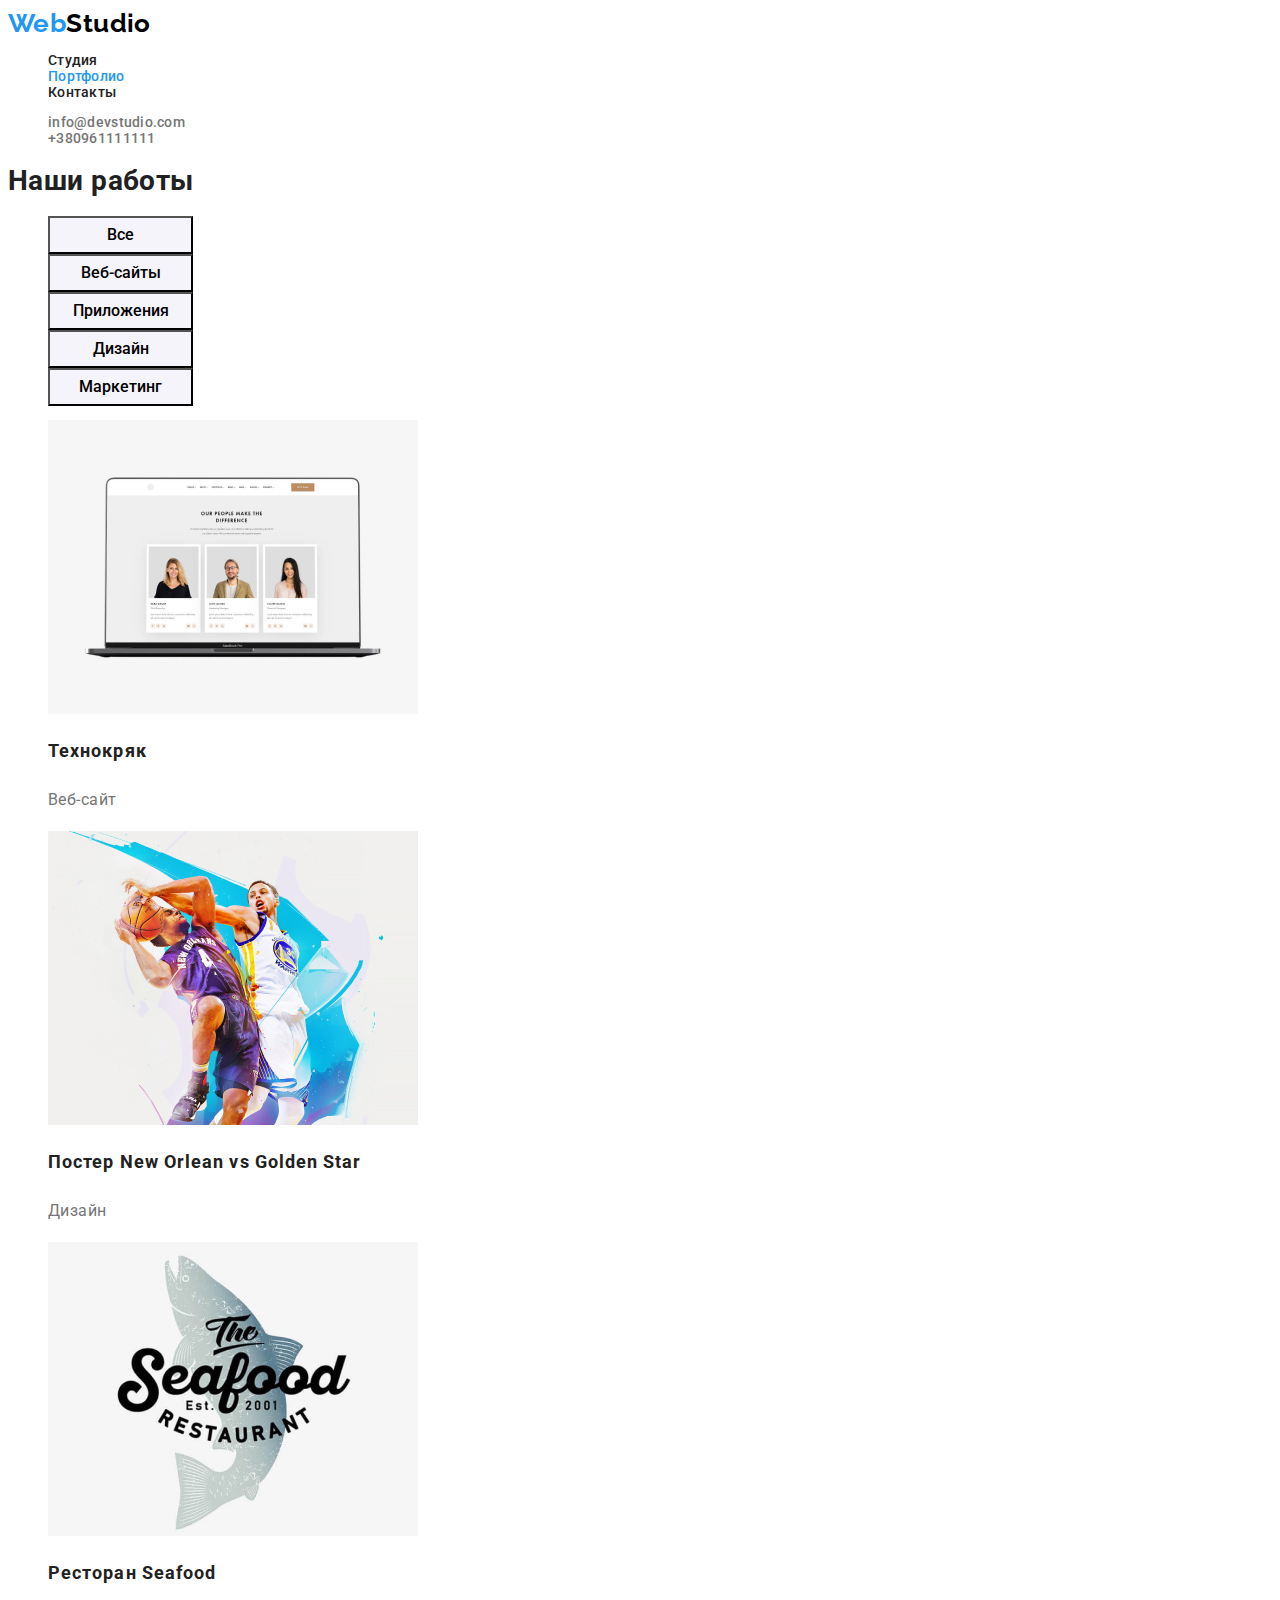
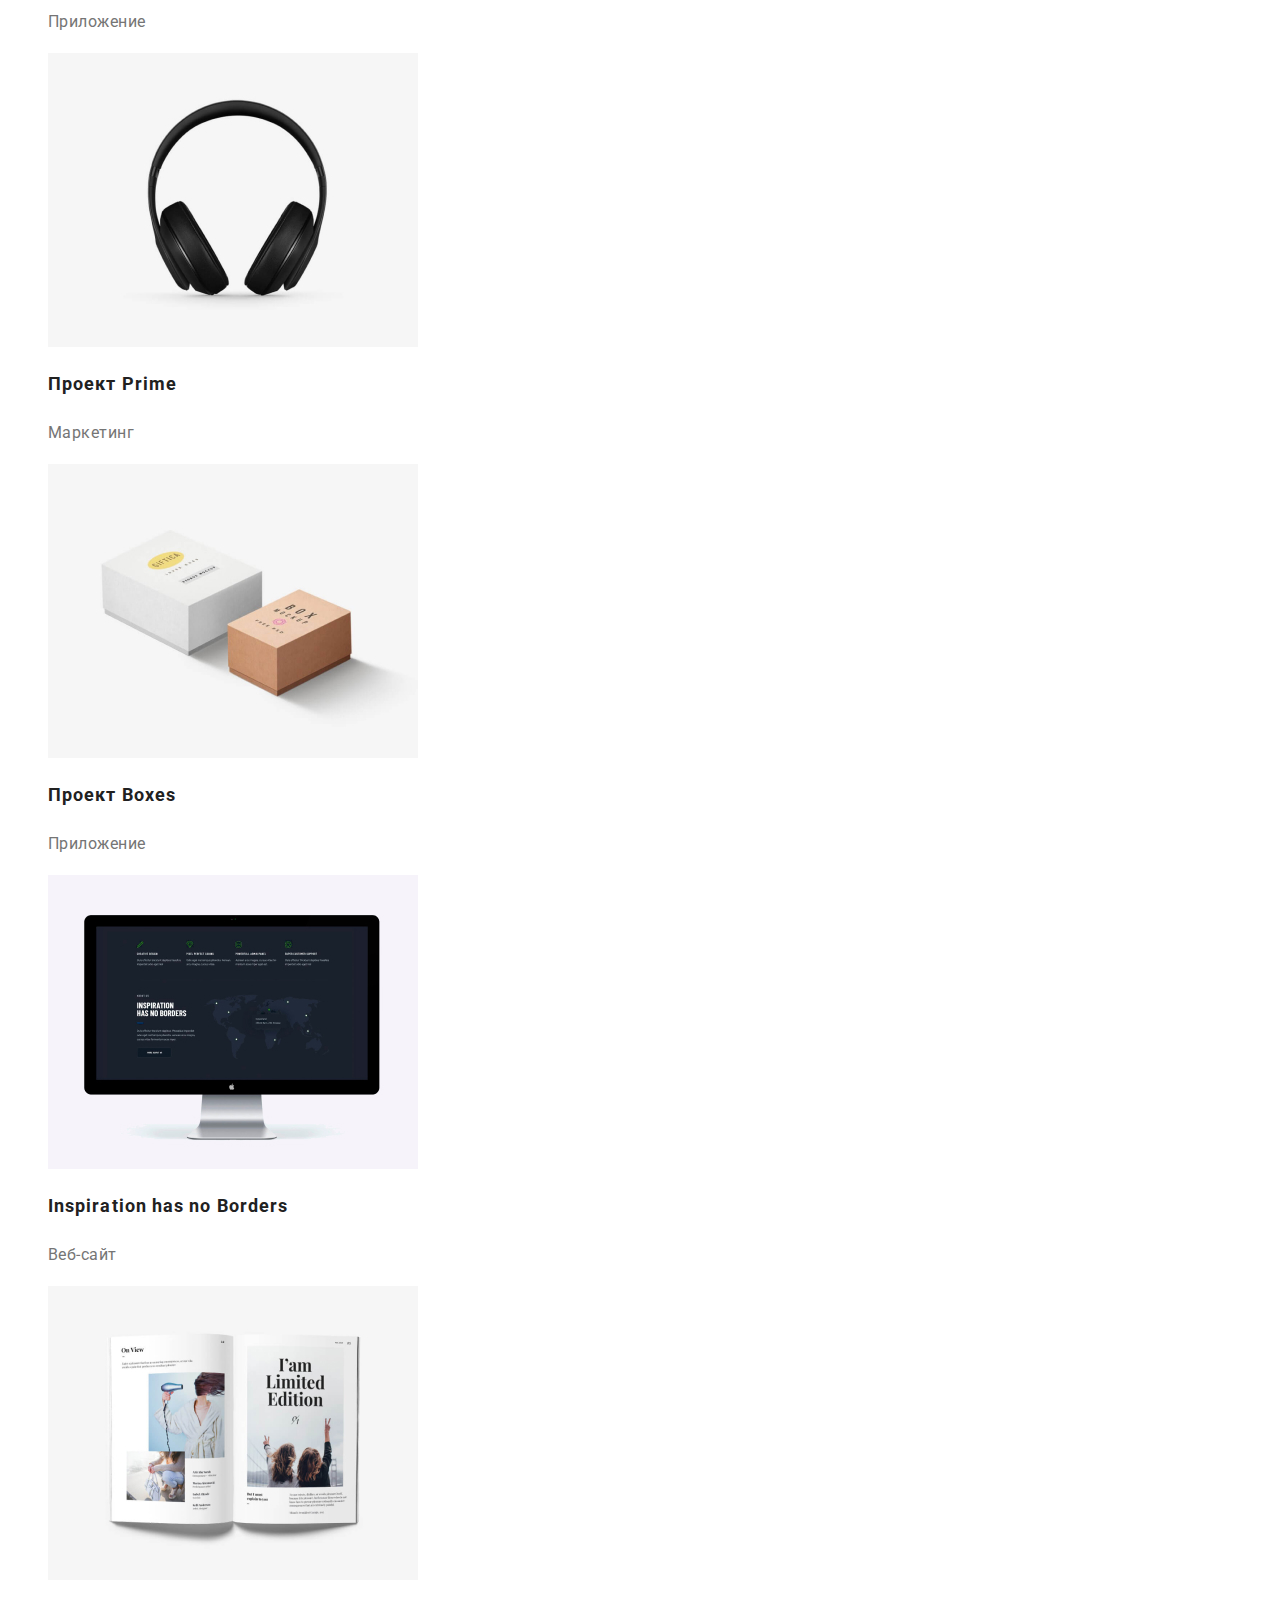
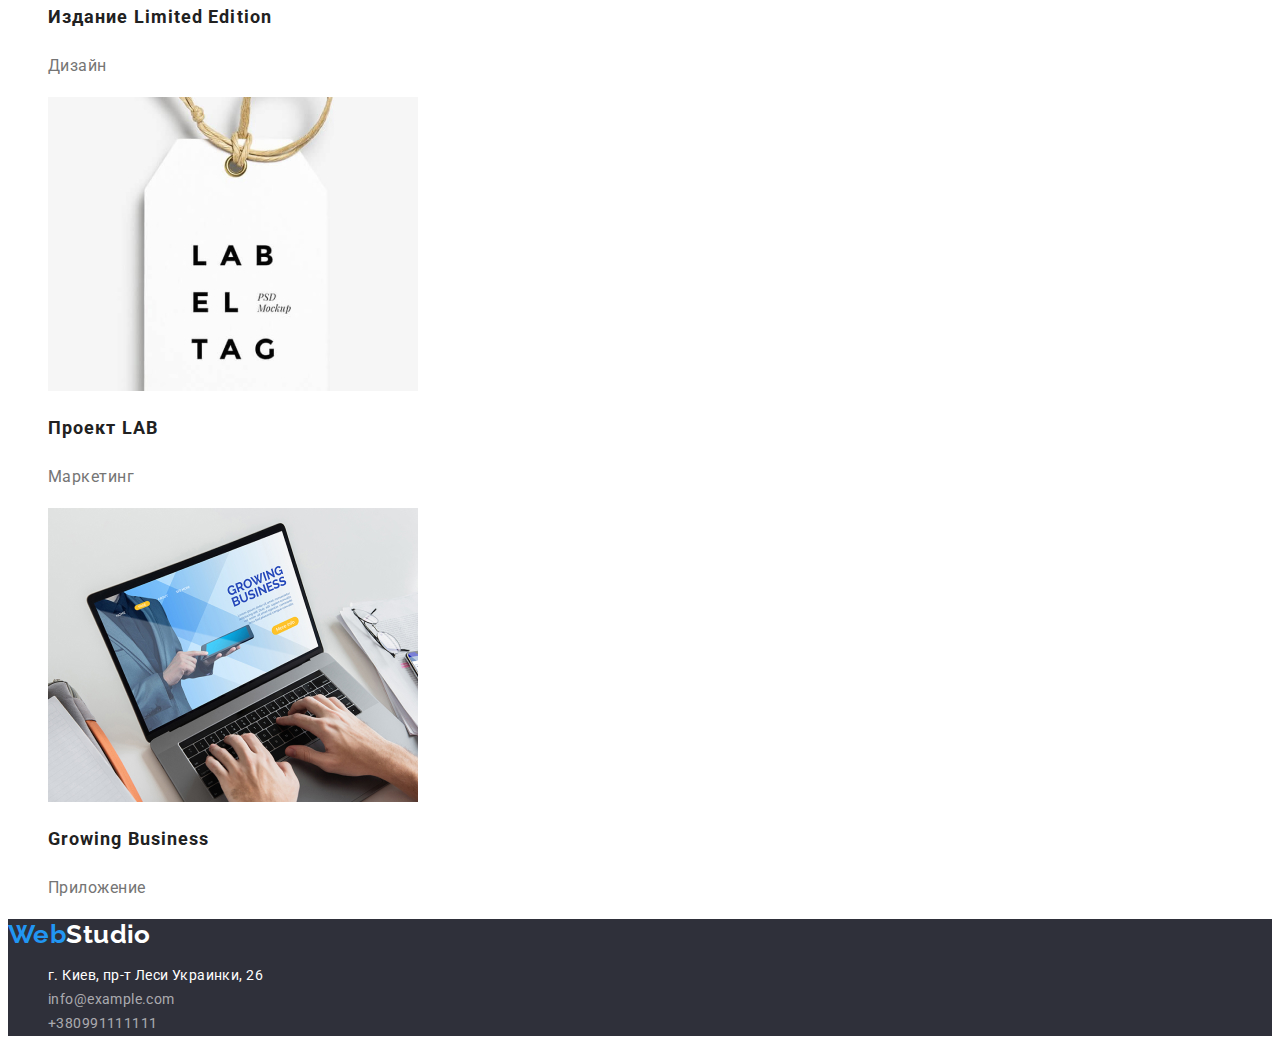
==== portfolio.html @ 432b56c3 "Initial commit" ====
<!DOCTYPE html>
<html lang="ru">
  <head>
    <meta charset="UTF-8" />
    <meta http-equiv="X-UA-Compatible" content="IE=edge" />
    <meta name="viewport" content="width=device-width, initial-scale=1.0" />
    <link rel="stylesheet" href="./css/style.css" />
    <title>Portfolio</title>
    <link rel="preconnect" href="https://fonts.googleapis.com" />
    <link rel="preconnect" href="https://fonts.gstatic.com" crossorigin />
    <link
      href="https://fonts.googleapis.com/css2?family=Raleway:wght@700&family=Roboto:wght@400;500;700;900&display=swap"
      rel="stylesheet"
    />
  </head>

  <body>
    <header class="header">
      <!-- Лого -->
      <a href="./index.html" class="logo primary"
        >Web<span class="logo secondary">Studio</span></a
      >
      <!-- Навигация -->
      <nav class="nav">
        <ul class="site-nav list">
          <li class="site-nav-item"><a href="./index.html">Студия</a></li>
          <li class="site-nav-item current">
            <a class="link current" href="./portfolio.html">Портфолио</a>
          </li>
          <li class="site-nav item"><a href="">Контакты</a></li>
        </ul>
      </nav>
      <!-- Контакты -->
      <ul class="contact-nav list">
        <li class="contact-nav item">
          <a href="mailto:info@devstudio.com">info@devstudio.com</a>
        </li>
        <li class="contact-nav item">
          <a href="tel:+380961111111">+380961111111</a>
        </li>
      </ul>
    </header>
    <main>
      <section>
        <h1>Наши работы</h1>
        <ul class="button-list list">
          <li>
            <button class="portfolio-button" type="button">Все</button>
          </li>
          <li>
            <button class="portfolio-button" type="button">Веб-сайты</button>
          </li>
          <li>
            <button class="portfolio-button" type="button">Приложения</button>
          </li>
          <li>
            <button class="portfolio-button" type="button">Дизайн</button>
          </li>
          <li>
            <button class="portfolio-button" type="button">Маркетинг</button>
          </li>
        </ul>
        <ul class="works-list list">
          <li>
            <a href="/"
              ><img
                src="./images/portfolio/img1.jpg"
                alt="Наш проект веб-сайта"
                width="370"
                height="294"
            /></a>

            <h2 class="works-title">Технокряк</h2>
            <p class="works-text">Веб-сайт</p>
          </li>
          <li>
            <a href="/">
              <img
                src="./images/portfolio/img2.jpg"
                alt="Наш дизайн-проект"
                width="370"
                height="294"
            /></a>
            <h2 class="works-title">Постер New Orlean vs Golden Star</h2>
            <p class="works-text">Дизайн</p>
          </li>
          <li>
            <a href="/">
              <img
                src="./images/portfolio/img3.jpg"
                alt="Наше приложение"
                width="370"
                height="294"
            /></a>
            <h2 class="works-title">Ресторан Seafood</h2>
            <p class="works-text">Приложение</p>
          </li>
          <li>
            <a href="/">
              <img
                src="./images/portfolio/img4.jpg"
                alt="Наш маркетинг"
                width="370"
                height="294"
            /></a>
            <h2 class="works-title">Проект Prime</h2>
            <p class="works-text">Маркетинг</p>
          </li>
          <li>
            <a href="/">
              <img
                src="./images/portfolio/img5.jpg"
                alt="Наше приложение"
                width="370"
                height="294"
            /></a>
            <h2 class="works-title">Проект Boxes</h2>
            <p class="works-text">Приложение</p>
          </li>
          <li>
            <a href="/">
              <img
                src="./images/portfolio/img6.jpg"
                alt="Наш проект веб-сайта"
                width="370"
                height="294"
            /></a>
            <h2 class="works-title">Inspiration has no Borders</h2>
            <p class="works-text">Веб-сайт</p>
          </li>
          <li>
            <a href="/">
              <img
                src="./images/portfolio/img7.jpg"
                alt="Наш дизайн-проект"
                width="370"
                height="294"
            /></a>
            <h2 class="works-title">Издание Limited Edition</h2>
            <p class="works-text">Дизайн</p>
          </li>
          <li>
            <a href="/">
              <img
                src="./images/portfolio/img8.jpg"
                alt="Наш маркетинг"
                width="370"
                height="294"
            /></a>
            <h2 class="works-title">Проект LAB</h2>
            <p class="works-text">Маркетинг</p>
          </li>
          <li>
            <a href="/">
              <img
                src="./images/portfolio/img9.jpg"
                alt="Наше приложение"
                width="370"
                height="294"
            /></a>
            <h2 class="works-title">Growing Business</h2>
            <p class="works-text">Приложение</p>
          </li>
        </ul>
      </section>
    </main>
    <footer class="footer">
      <!-- Футер -->
      <a href="./index.html" class="logo primary"
        >Web<span class="logo footer">Studio</span></a
      >
      <address>
        <ul class="list">
          <li class="footer-link">
            <a
              target="_blank"
              rel="noopener noreferrer"
              href="https://goo.gl/maps/xk3SuX6XyrTpY8Za6"
              >г. Киев, пр-т Леси Украинки, 26</a
            >
          </li>
          <li class="footer-item">
            <a href="mailto:info@example.com">info@example.com</a>
          </li>
          <li class="footer-item">
            <a href="tel:+380991111111">+380991111111</a>
          </li>
        </ul>
      </address>
    </footer>
  </body>
</html>
---- css/style.css ----
:root {
  --primary-text-color: #212121;
  --title-text-color: #757575;
  --accent-color: #2196f3;
}

body {
  background-color: #ffffff;
  color: var(--primary-text-color);
  font-family: "Roboto", sans-serif;
  letter-spacing: 0.03em;
  font-size: 14px;
  line-height: 1.14;
}

.list {
  list-style: none;
}
/* Веб-студия */

/* Основной цвет текста #212121 */
/* Вторичный цвет текста #757575*/

/* Белый #ffffff; */
/* Акцент #2196F3;
/* Вторичный #F5F4FA */

/* Logo */
.logo {
  font-family: "Raleway", sans-serif;
  font-weight: 700;
  font-size: 26px;
  line-height: 1.19;
  color: var(--accent-color);
  text-decoration: none;
}
.logo.secondary {
  color: #000000;
}
.logo.footer {
  color: #ffffff;
}
/* .logo:hover, .logo:focus {
    color: var(--primary-text-color);
} */
/* Site-nav */
.site-nav.list .link.current {
  color: var(--accent-color);
}

.site-nav a {
  color: var(--primary-text-color);
}

.site-nav a:hover,
.site-nav a:focus {
  color: var(--accent-color);
}
.site-nav {
  font-weight: 500;
  letter-spacing: 0.02em;
  color: var(--primary-text-color);
}
.site-nav a {
  text-decoration: none;
}

/* Contact-nav */
.contact-nav {
  font-weight: 500;
  letter-spacing: 0.02em;
}
.contact-nav a {
  color: var(--title-text-color);
  text-decoration: none;
}
.contact-nav a:hover,
.contact-nav a:focus {
  color: var(--accent-color);
}
/* Герой */

.hero {
  background-color: #2f303a;
  color: #ffffff;
}
.hero-title {
  font-weight: 900;
  font-size: 44px;
  line-height: 1.36;
  text-align: center;
  text-transform: uppercase;
  letter-spacing: 0.06em;
}
.button {
  font-family: "Roboto", sans-serif;
  width: 200px;
  height: 50px;
  background: var(--accent-color);
  font-weight: 700;
  font-size: 16px;
  line-height: 1.87;
  text-align: center;
  cursor: pointer;
  color: #ffffff;
}
.button:hover,
.button:focus {
  background-color: #1373c2;
  color: #ffffff;
}
/* Преимущества */
.features-title {
  font-weight: 700;
  text-transform: uppercase;
  font-size: 14px;
}
.features-text {
  line-height: 1.71;
  color: var(--title-text-color);
}
.features-list .title {
  color: var(--primary-text-color);
}
.features-list {
  list-style: none;
}
/* Чем мы занимаемся*/
.section-title {
  font-weight: 700;
  font-size: 36px;
  color: var(--primary-text-color);
  line-height: 1.16;
  text-align: center;
}

/* Команда */
.team {
  background-color: #f5f4fa;
}
.team-title {
  font-weight: 700;
  font-size: 36px;
  line-height: 1.16;
  color: var(--primary-text-color);
  text-align: center;
}
.team-title-name {
  font-weight: 500;
  font-size: 16px;
  line-height: 1.18;
  color: var(--primary-text-color);
}
.team-discription {
  font-size: 16px;
  line-height: 1.18;
  color: var(--title-text-color);
}
/* Футер */
.footer {
  background: #2f303a;
}
.footer a {
  text-decoration: none;
}
a[href="https://goo.gl/maps/xk3SuX6XyrTpY8Za6"]
{
  color: #ffffff;
  line-height: 1.71;
}
.footer-item a {
  font-size: 14px;
  color: rgba(255, 255, 255, 0.6);
  line-height: 1.71;
}
.footer a:hover,
.footer a:focus {
  color: var(--accent-color);
}
address li {
  font-style: normal;
}
/* Портфолио */

.portfolio-button {
  font-family: "Roboto", sans-serif;
  cursor: pointer;
  background: #f5f4fa;
  font-weight: 500;
  font-size: 16px;
  line-height: 1.62;
  text-align: center;
  width: 145px;
  height: 38px;
}
.portfolio-button:hover,
.portfolio-button:focus {
  background-color: var(--accent-color);
  color: #ffffff;
}
.works-title {
  font-weight: 700;
  font-size: 18px;
  line-height: 2;
  letter-spacing: 0.06em;
}
.works-text {
  font-size: 16px;
  line-height: 1.88;
  letter-spacing: 0.03em;
  color: var(--title-text-color);
}
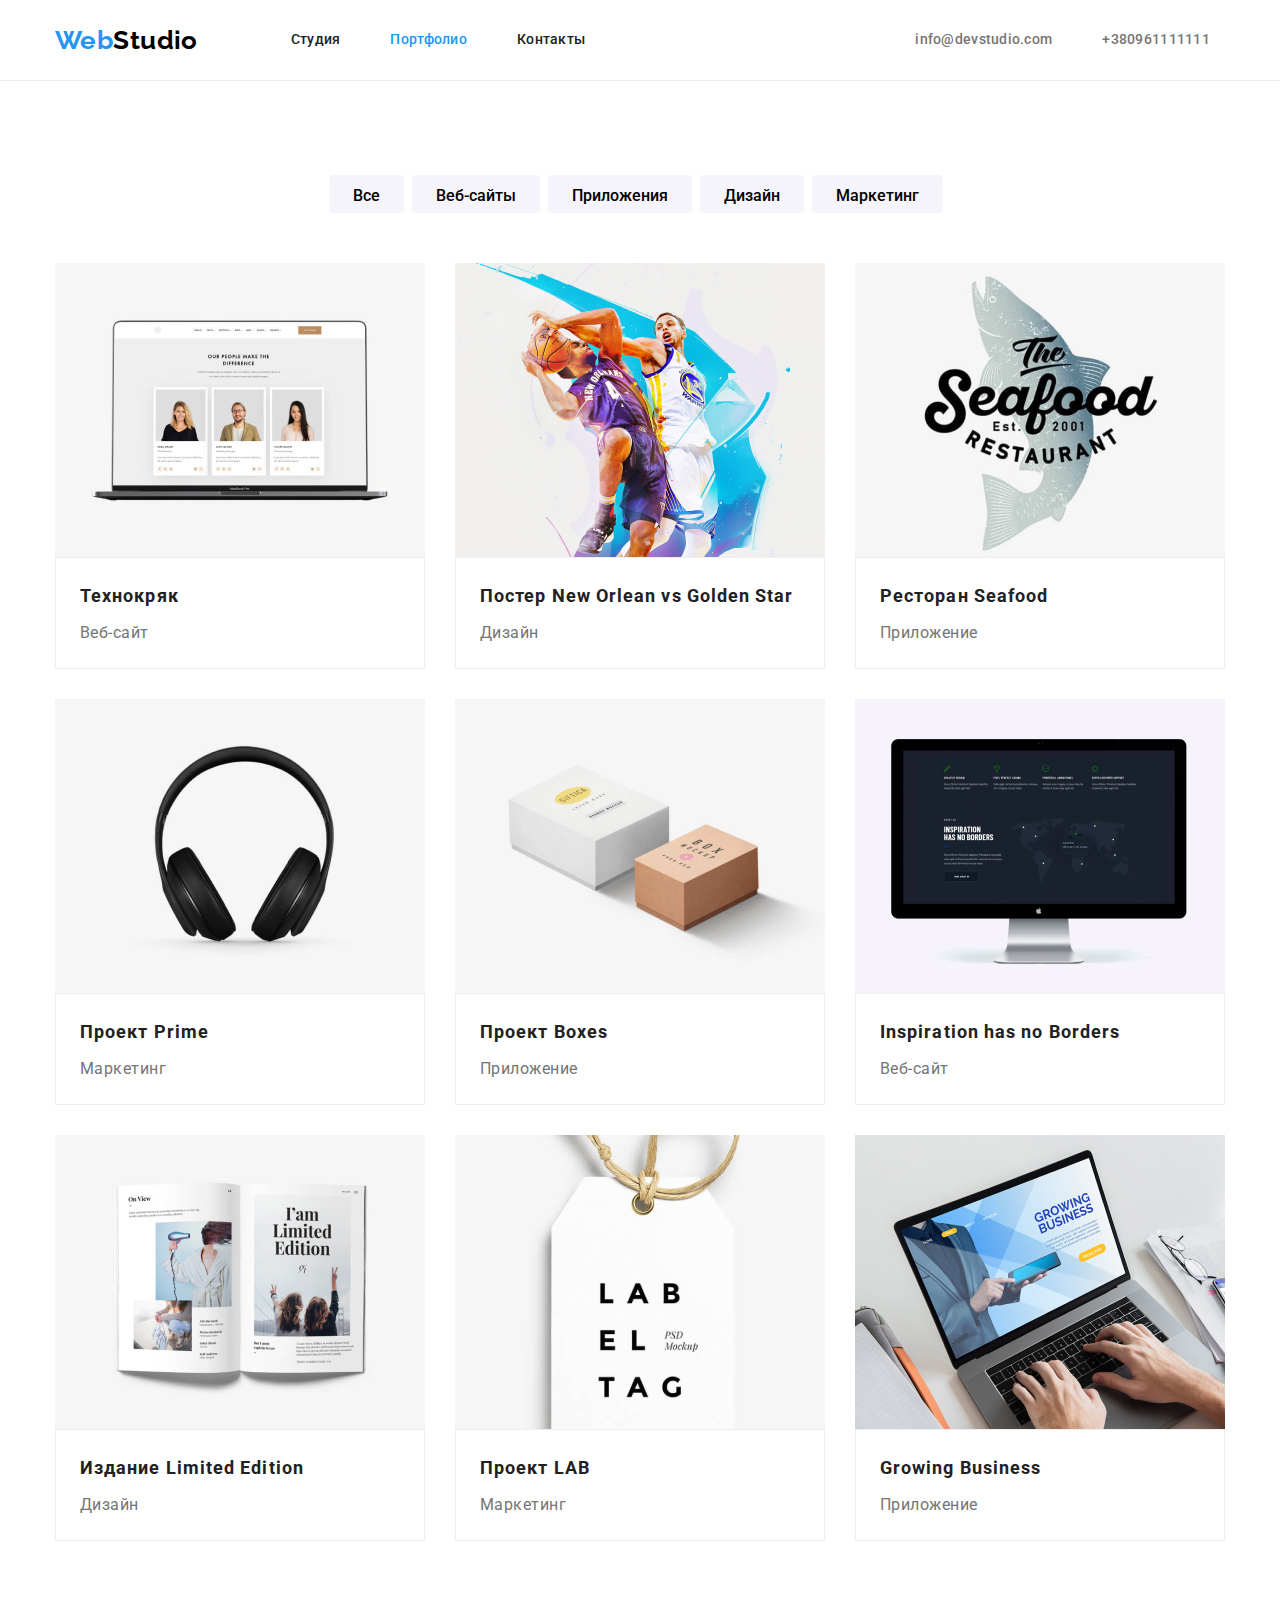
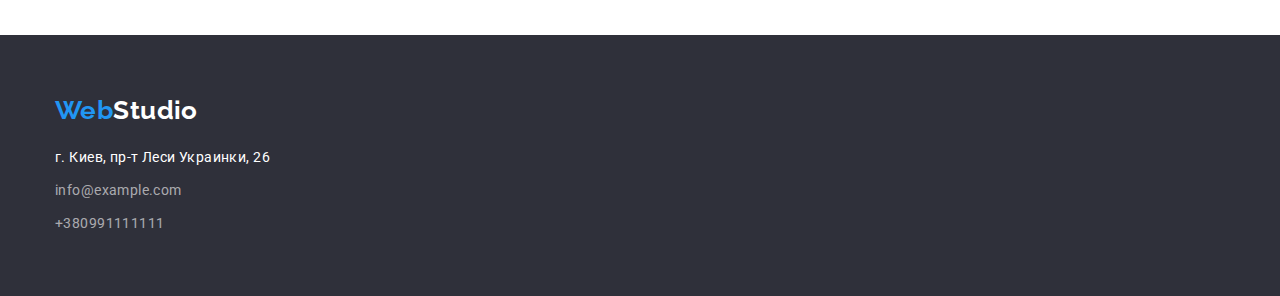
==== commit 5222f1e8: "Add files via upload" ====
--- a/portfolio.html
+++ b/portfolio.html
@@ -4,189 +4,218 @@
     <meta charset="UTF-8" />
     <meta http-equiv="X-UA-Compatible" content="IE=edge" />
     <meta name="viewport" content="width=device-width, initial-scale=1.0" />
+    <link
+      rel="stylesheet"
+      href="https://cdnjs.cloudflare.com/ajax/libs/modern-normalize/1.0.0/modern-normalize.min.css"
+    />
     <link rel="stylesheet" href="./css/style.css" />
-    <title>Portfolio</title>
-    <link rel="preconnect" href="https://fonts.googleapis.com" />
-    <link rel="preconnect" href="https://fonts.gstatic.com" crossorigin />
+    <title>Webstudio</title>
     <link
       href="https://fonts.googleapis.com/css2?family=Raleway:wght@700&family=Roboto:wght@400;500;700;900&display=swap"
       rel="stylesheet"
     />
+    <link rel="preconnect" href="https://fonts.googleapis.com" />
+    <link rel="preconnect" href="https://fonts.gstatic.com" crossorigin />
   </head>
 
   <body>
     <header class="header">
-      <!-- Лого -->
-      <a href="./index.html" class="logo primary"
-        >Web<span class="logo secondary">Studio</span></a
-      >
-      <!-- Навигация -->
-      <nav class="nav">
-        <ul class="site-nav list">
-          <li class="site-nav-item"><a href="./index.html">Студия</a></li>
-          <li class="site-nav-item current">
-            <a class="link current" href="./portfolio.html">Портфолио</a>
+      <div class="container main-nav">
+        <!-- Лого -->
+        <a href="./index.html" class="logo primary"
+          >Web<span class="logo secondary">Studio</span></a
+        >
+        <!-- Навигация -->
+        <nav class="nav">
+          <ul class="site-nav list">
+            <li class="site-nav-item">
+              <a href="./index.html">Студия</a>
+            </li>
+            <li class="site-nav-item">
+              <a class="link current" href="./portfolio.html">Портфолио</a>
+            </li>
+            <li class="site-nav-item"><a href="">Контакты</a></li>
+          </ul>
+        </nav>
+        <!-- Контакты -->
+        <ul class="contact-nav list">
+          <li class="contact-nav item">
+            <a href="mailto:info@devstudio.com">info@devstudio.com</a>
           </li>
-          <li class="site-nav item"><a href="">Контакты</a></li>
+          <li class="contact-nav item">
+            <a href="tel:+380961111111">+380961111111</a>
+          </li>
         </ul>
-      </nav>
-      <!-- Контакты -->
-      <ul class="contact-nav list">
-        <li class="contact-nav item">
-          <a href="mailto:info@devstudio.com">info@devstudio.com</a>
-        </li>
-        <li class="contact-nav item">
-          <a href="tel:+380961111111">+380961111111</a>
-        </li>
-      </ul>
+      </div>
     </header>
     <main>
       <section>
-        <h1>Наши работы</h1>
-        <ul class="button-list list">
-          <li>
-            <button class="portfolio-button" type="button">Все</button>
-          </li>
-          <li>
-            <button class="portfolio-button" type="button">Веб-сайты</button>
-          </li>
-          <li>
-            <button class="portfolio-button" type="button">Приложения</button>
-          </li>
-          <li>
-            <button class="portfolio-button" type="button">Дизайн</button>
-          </li>
-          <li>
-            <button class="portfolio-button" type="button">Маркетинг</button>
-          </li>
-        </ul>
-        <ul class="works-list list">
-          <li>
-            <a href="/"
-              ><img
-                src="./images/portfolio/img1.jpg"
-                alt="Наш проект веб-сайта"
-                width="370"
-                height="294"
-            /></a>
-
-            <h2 class="works-title">Технокряк</h2>
-            <p class="works-text">Веб-сайт</p>
-          </li>
-          <li>
-            <a href="/">
-              <img
-                src="./images/portfolio/img2.jpg"
-                alt="Наш дизайн-проект"
-                width="370"
-                height="294"
-            /></a>
-            <h2 class="works-title">Постер New Orlean vs Golden Star</h2>
-            <p class="works-text">Дизайн</p>
-          </li>
-          <li>
-            <a href="/">
-              <img
-                src="./images/portfolio/img3.jpg"
-                alt="Наше приложение"
-                width="370"
-                height="294"
-            /></a>
-            <h2 class="works-title">Ресторан Seafood</h2>
-            <p class="works-text">Приложение</p>
-          </li>
-          <li>
-            <a href="/">
-              <img
-                src="./images/portfolio/img4.jpg"
-                alt="Наш маркетинг"
-                width="370"
-                height="294"
-            /></a>
-            <h2 class="works-title">Проект Prime</h2>
-            <p class="works-text">Маркетинг</p>
-          </li>
-          <li>
-            <a href="/">
-              <img
-                src="./images/portfolio/img5.jpg"
-                alt="Наше приложение"
-                width="370"
-                height="294"
-            /></a>
-            <h2 class="works-title">Проект Boxes</h2>
-            <p class="works-text">Приложение</p>
-          </li>
-          <li>
-            <a href="/">
-              <img
-                src="./images/portfolio/img6.jpg"
-                alt="Наш проект веб-сайта"
-                width="370"
-                height="294"
-            /></a>
-            <h2 class="works-title">Inspiration has no Borders</h2>
-            <p class="works-text">Веб-сайт</p>
-          </li>
-          <li>
-            <a href="/">
-              <img
-                src="./images/portfolio/img7.jpg"
-                alt="Наш дизайн-проект"
-                width="370"
-                height="294"
-            /></a>
-            <h2 class="works-title">Издание Limited Edition</h2>
-            <p class="works-text">Дизайн</p>
-          </li>
-          <li>
-            <a href="/">
-              <img
-                src="./images/portfolio/img8.jpg"
-                alt="Наш маркетинг"
-                width="370"
-                height="294"
-            /></a>
-            <h2 class="works-title">Проект LAB</h2>
-            <p class="works-text">Маркетинг</p>
-          </li>
-          <li>
-            <a href="/">
-              <img
-                src="./images/portfolio/img9.jpg"
-                alt="Наше приложение"
-                width="370"
-                height="294"
-            /></a>
-            <h2 class="works-title">Growing Business</h2>
-            <p class="works-text">Приложение</p>
-          </li>
-        </ul>
+        <div class="container">
+          <h1 class="visually-hidden">Наши работы</h1>
+          <ul class="button-list list">
+            <li class="button-item">
+              <button class="portfolio-button" type="button">Все</button>
+            </li>
+            <li class="button-item">
+              <button class="portfolio-button" type="button">Веб-сайты</button>
+            </li>
+            <li class="button-item">
+              <button class="portfolio-button" type="button">Приложения</button>
+            </li>
+            <li class="button-item">
+              <button class="portfolio-button" type="button">Дизайн</button>
+            </li>
+            <li class="button-item">
+              <button class="portfolio-button" type="button">Маркетинг</button>
+            </li>
+          </ul>
+          <ul class="works-list list">
+            <li class="works-item">
+              <a href="/"
+                ><img
+                  src="./images/portfolio/img1.jpg"
+                  alt="Наш проект веб-сайта"
+                  width="370"
+                  height="294"
+              /></a>
+              <div class="border">
+                <h2 class="works-title">Технокряк</h2>
+                <p class="works-text">Веб-сайт</p>
+              </div>
+            </li>
+            <li class="works-item">
+              <a href="/">
+                <img
+                  src="./images/portfolio/img2.jpg"
+                  alt="Наш дизайн-проект"
+                  width="370"
+                  height="294"
+              /></a>
+              <div class="border">
+                <h2 class="works-title">Постер New Orlean vs Golden Star</h2>
+                <p class="works-text">Дизайн</p>
+              </div>
+            </li>
+            <li class="works-item">
+              <a href="/">
+                <img
+                  src="./images/portfolio/img3.jpg"
+                  alt="Наше приложение"
+                  width="370"
+                  height="294"
+              /></a>
+              <div class="border">
+                <h2 class="works-title">Ресторан Seafood</h2>
+                <p class="works-text">Приложение</p>
+              </div>
+            </li>
+            <li class="works-item">
+              <a href="/">
+                <img
+                  src="./images/portfolio/img4.jpg"
+                  alt="Наш маркетинг"
+                  width="370"
+                  height="294"
+              /></a>
+              <div class="border">
+                <h2 class="works-title">Проект Prime</h2>
+                <p class="works-text">Маркетинг</p>
+              </div>
+            </li>
+            <li class="works-item">
+              <a href="/">
+                <img
+                  src="./images/portfolio/img5.jpg"
+                  alt="Наше приложение"
+                  width="370"
+                  height="294"
+              /></a>
+              <div class="border">
+                <h2 class="works-title">Проект Boxes</h2>
+                <p class="works-text">Приложение</p>
+              </div>
+            </li>
+            <li class="works-item">
+              <a href="/">
+                <img
+                  src="./images/portfolio/img6.jpg"
+                  alt="Наш проект веб-сайта"
+                  width="370"
+                  height="294"
+              /></a>
+              <div class="border">
+                <h2 class="works-title">Inspiration has no Borders</h2>
+                <p class="works-text">Веб-сайт</p>
+              </div>
+            </li>
+            <li class="works-item">
+              <a href="/">
+                <img
+                  src="./images/portfolio/img7.jpg"
+                  alt="Наш дизайн-проект"
+                  width="370"
+                  height="294"
+              /></a>
+              <div class="border">
+                <h2 class="works-title">Издание Limited Edition</h2>
+                <p class="works-text">Дизайн</p>
+              </div>
+            </li>
+            <li class="works-item">
+              <a href="/">
+                <img
+                  src="./images/portfolio/img8.jpg"
+                  alt="Наш маркетинг"
+                  width="370"
+                  height="294"
+              /></a>
+              <div class="border">
+                <h2 class="works-title">Проект LAB</h2>
+                <p class="works-text">Маркетинг</p>
+              </div>
+            </li>
+            <li class="works-item">
+              <a href="/">
+                <img
+                  src="./images/portfolio/img9.jpg"
+                  alt="Наше приложение"
+                  width="370"
+                  height="294"
+              /></a>
+              <div class="border">
+                <h2 class="works-title">Growing Business</h2>
+                <p class="works-text">Приложение</p>
+              </div>
+            </li>
+          </ul>
+        </div>
       </section>
     </main>
     <footer class="footer">
-      <!-- Футер -->
-      <a href="./index.html" class="logo primary"
-        >Web<span class="logo footer">Studio</span></a
-      >
-      <address>
-        <ul class="list">
-          <li class="footer-link">
-            <a
-              target="_blank"
-              rel="noopener noreferrer"
-              href="https://goo.gl/maps/xk3SuX6XyrTpY8Za6"
-              >г. Киев, пр-т Леси Украинки, 26</a
-            >
-          </li>
-          <li class="footer-item">
-            <a href="mailto:info@example.com">info@example.com</a>
-          </li>
-          <li class="footer-item">
-            <a href="tel:+380991111111">+380991111111</a>
-          </li>
-        </ul>
-      </address>
+      <div class="container">
+        <!-- Футер -->
+        <a href="./index.html" class="logo primary footer-logo"
+          >Web<span class="logo footer footer-logo">Studio</span></a
+        >
+        <address>
+          <ul class="address list">
+            <li class="footer-link">
+              <a
+                target="_blank"
+                rel="noopener noreferrer"
+                href="https://goo.gl/maps/xk3SuX6XyrTpY8Za6"
+                >г. Киев, пр-т Леси Украинки, 26</a
+              >
+            </li>
+            <li class="footer-item">
+              <a href="mailto:info@example.com">info@example.com</a>
+            </li>
+            <li class="footer-item">
+              <a href="tel:+380991111111">+380991111111</a>
+            </li>
+          </ul>
+        </address>
+      </div>
     </footer>
   </body>
 </html>
--- a/css/style.css
+++ b/css/style.css
@@ -5,15 +5,41 @@
 }
 
 body {
+  font-family: "Roboto", sans-serif;
   background-color: #ffffff;
   color: var(--primary-text-color);
-  font-family: "Roboto", sans-serif;
   letter-spacing: 0.03em;
   font-size: 14px;
   line-height: 1.14;
-}
-
+  font-style: normal;
+}
+.container {
+  margin-left: auto;
+  margin-right: auto;
+  padding-left: 15px;
+  padding-right: 15px;
+
+  width: 1200px;
+  /* outline: 2px solid tomato; */
+}
+img {
+  display: block;
+}
+.header {
+  border-bottom: 1px solid #ececec;
+}
+
+h1,
+h2,
+h3,
+h4,
+p {
+  margin-top: 0;
+  margin-bottom: 0;
+}
 .list {
+  padding: 0;
+  margin: 0;
   list-style: none;
 }
 /* Веб-студия */
@@ -44,12 +70,30 @@
     color: var(--primary-text-color);
 } */
 /* Site-nav */
+.main-nav {
+  display: flex;
+  align-items: center;
+}
+
 .site-nav.list .link.current {
   color: var(--accent-color);
 }
 
+.site-nav .site-nav-item:not(:last-child) {
+  margin-right: 50px;
+}
+
+.site-nav {
+  margin-right: 330px;
+  display: flex;
+  margin-left: 93px;
+}
+
 .site-nav a {
   color: var(--primary-text-color);
+  display: block;
+  padding-top: 32px;
+  padding-bottom: 32px;
 }
 
 .site-nav a:hover,
@@ -67,10 +111,18 @@
 
 /* Contact-nav */
 .contact-nav {
+  display: flex;
+
   font-weight: 500;
   letter-spacing: 0.02em;
 }
+.contact-nav.list .item + .item {
+  margin-left: 50px;
+}
 .contact-nav a {
+  padding-top: 32px;
+  padding-bottom: 32px;
+
   color: var(--title-text-color);
   text-decoration: none;
 }
@@ -81,10 +133,16 @@
 /* Герой */
 
 .hero {
+  /* margin-bottom: 94px; */
+
   background-color: #2f303a;
   color: #ffffff;
+  text-align: center;
 }
 .hero-title {
+  padding-top: 200px;
+  padding-bottom: 30px;
+
   font-weight: 900;
   font-size: 44px;
   line-height: 1.36;
@@ -93,8 +151,13 @@
   letter-spacing: 0.06em;
 }
 .button {
+  display: inline-block;
+  border-radius: 4px;
+  padding: 10px 32px;
+  margin-bottom: 200px;
+
   font-family: "Roboto", sans-serif;
-  width: 200px;
+  min-width: 200px;
   height: 50px;
   background: var(--accent-color);
   font-weight: 700;
@@ -103,6 +166,7 @@
   text-align: center;
   cursor: pointer;
   color: #ffffff;
+  text-align: center;
 }
 .button:hover,
 .button:focus {
@@ -110,7 +174,14 @@
   color: #ffffff;
 }
 /* Преимущества */
+.features {
+  padding-top: 94px;
+  padding-bottom: 94px;
+}
 .features-title {
+  padding: 0;
+  margin-bottom: 10px;
+
   font-weight: 700;
   text-transform: uppercase;
   font-size: 14px;
@@ -123,35 +194,91 @@
   color: var(--primary-text-color);
 }
 .features-list {
+  padding: 0;
+  margin: 0;
+
   list-style: none;
 }
+
+.features-list {
+  display: flex;
+  flex-wrap: wrap;
+  margin-left: auto;
+  margin-right: auto;
+}
+
+.features-list-item {
+  width: 270px;
+}
+
+.features-list .features-list-item + .features-list-item {
+  margin-left: 30px;
+}
+
 /* Чем мы занимаемся*/
+
+.section {
+  padding-bottom: 94px;
+}
+.section-list {
+  display: flex;
+  flex-wrap: wrap;
+  margin-left: auto;
+  margin-right: auto;
+}
 .section-title {
+  padding-bottom: 50px;
+
   font-weight: 700;
   font-size: 36px;
   color: var(--primary-text-color);
   line-height: 1.16;
   text-align: center;
 }
-
+.section-list .section-list-item + .section-list-item {
+  margin-left: 30px;
+}
 /* Команда */
 .team {
   background-color: #f5f4fa;
 }
+
 .team-title {
+  padding-bottom: 50px;
+
   font-weight: 700;
   font-size: 36px;
   line-height: 1.16;
   color: var(--primary-text-color);
   text-align: center;
 }
+.team-list {
+  padding-bottom: 94px;
+
+  display: flex;
+  flex-wrap: wrap;
+  margin-left: auto;
+  margin-right: auto;
+  text-align: center;
+}
+.team-border {
+  padding-top: 30px;
+  padding-bottom: 30px;
+}
+.team-list .team-item + .team-item {
+  margin-left: 30px;
+}
 .team-title-name {
+  margin-bottom: 10px;
+
   font-weight: 500;
   font-size: 16px;
   line-height: 1.18;
   color: var(--primary-text-color);
 }
 .team-discription {
+  /* margin-bottom: 30px; */
+
   font-size: 16px;
   line-height: 1.18;
   color: var(--title-text-color);
@@ -161,7 +288,12 @@
   background: #2f303a;
 }
 .footer a {
+  display: block;
   text-decoration: none;
+}
+.footer-logo {
+  padding-top: 60px;
+  padding-bottom: 20px;
 }
 a[href="https://goo.gl/maps/xk3SuX6XyrTpY8Za6"]
 {
@@ -177,12 +309,23 @@
 .footer a:focus {
   color: var(--accent-color);
 }
+.address .footer-item {
+  padding-top: 9px;
+}
+.address {
+  padding-bottom: 60px;
+}
 address li {
   font-style: normal;
+  margin-bottom: 0;
 }
 /* Портфолио */
 
 .portfolio-button {
+  display: inline-block;
+  border-radius: 4px;
+  padding: 6px 22px;
+
   font-family: "Roboto", sans-serif;
   cursor: pointer;
   background: #f5f4fa;
@@ -190,15 +333,35 @@
   font-size: 16px;
   line-height: 1.62;
   text-align: center;
-  width: 145px;
+  min-width: 73px;
   height: 38px;
-}
+  border-color: transparent;
+}
+
+.button-item {
+  margin-right: 8px;
+}
+.button-item:not(:last-child) {
+  margin-right: 8px;
+}
+
 .portfolio-button:hover,
 .portfolio-button:focus {
   background-color: var(--accent-color);
   color: #ffffff;
 }
+.button-list {
+  padding-top: 94px;
+  padding-bottom: 50px;
+  display: flex;
+  justify-content: center;
+}
+.button-title {
+  text-align: center;
+}
 .works-title {
+  margin-bottom: 4px;
+
   font-weight: 700;
   font-size: 18px;
   line-height: 2;
@@ -210,3 +373,66 @@
   letter-spacing: 0.03em;
   color: var(--title-text-color);
 }
+.works-list {
+  display: flex;
+  flex-wrap: wrap;
+  margin-left: auto;
+  margin-right: auto;
+  padding-bottom: 94px;
+}
+
+.works-item {
+  margin-right: 30px;
+  margin-bottom: 30px;
+}
+.works-item:nth-child(3n) {
+  margin-right: 0;
+}
+.works-item:nth-last-child(-n + 3) {
+  margin-bottom: 0;
+}
+.border {
+  background: #ffffff;
+  border: 1px solid #eeeeee;
+  padding-right: 24px;
+  padding-left: 24px;
+  padding-top: 20px;
+  padding-bottom: 20px;
+}
+
+/* .works-item {
+  width: calc((100% - 60px) / 3);
+  margin-right: 30px;
+  border-bottom: 1px solid #EEEEEE;
+  border-left: 1px solid #EEEEEE;
+  border-right: 1px solid #EEEEEE;
+  margin-bottom: 30px;
+  }
+  
+
+.works-item:nth-child(3n) {
+  margin-right: 0;
+}
+.works-item:nth-last-child(-n + 3) {
+  margin-bottom: 0;
+}
+.works-title {
+  margin: 20px 24px 4px 24px;
+}
+.works-text {
+  margin: 0px 24px 20px 24px;
+}  */
+
+.visually-hidden {
+  position: absolute;
+  width: 1px;
+  height: 1px;
+  margin: -1px;
+  border: 0;
+  padding: 0;
+
+  white-space: nowrap;
+  clip-path: inset(100%);
+  clip: rect(0 0 0 0);
+  overflow: hidden;
+}
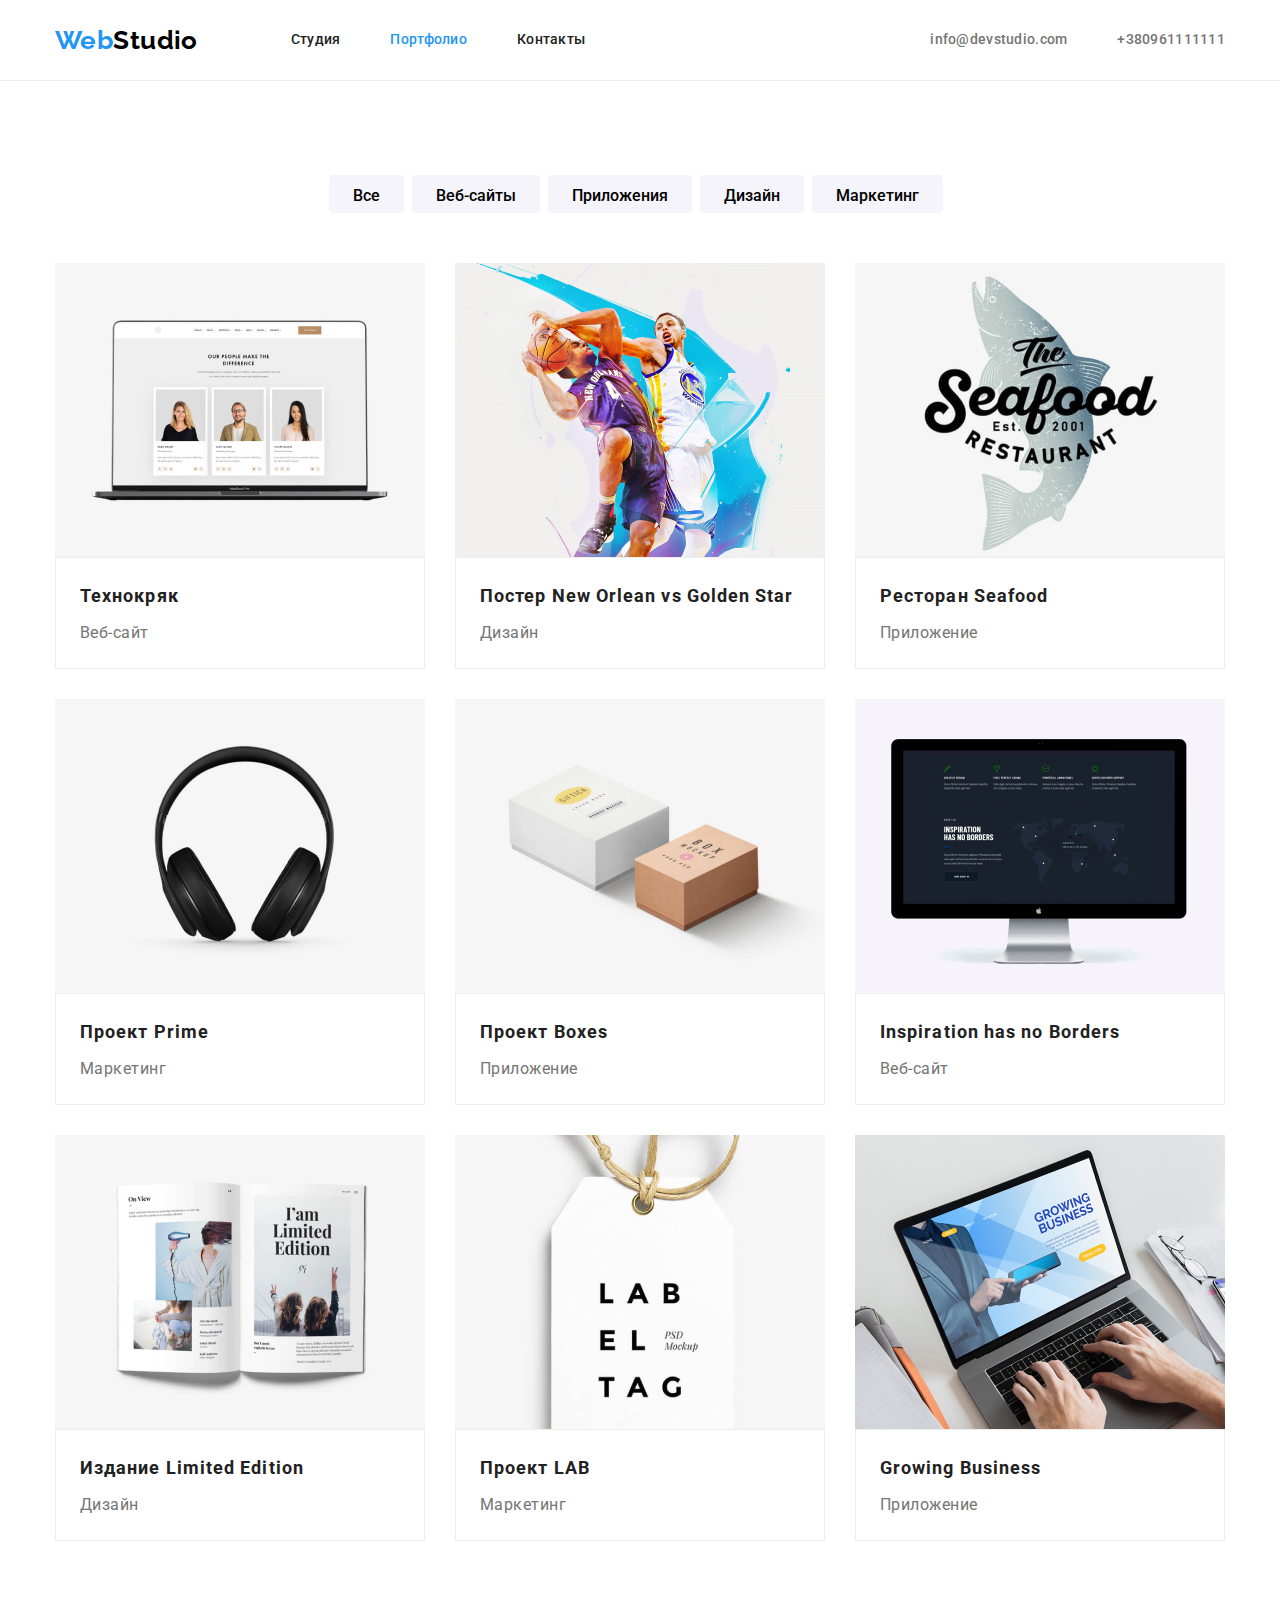
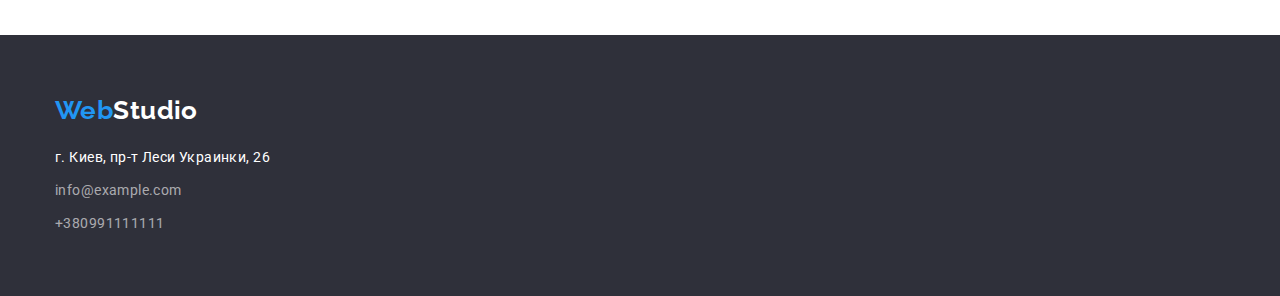
==== commit 5eacb4f5: "correcting mistakes" ====
--- a/portfolio.html
+++ b/portfolio.html
@@ -49,7 +49,7 @@
       </div>
     </header>
     <main>
-      <section>
+      <section class="works">
         <div class="container">
           <h1 class="visually-hidden">Наши работы</h1>
           <ul class="button-list list">
--- a/css/style.css
+++ b/css/style.css
@@ -60,6 +60,9 @@
   color: var(--accent-color);
   text-decoration: none;
 }
+.main-nav .logo.primary {
+  margin-right: 93px;
+}
 .logo.secondary {
   color: #000000;
 }
@@ -84,9 +87,8 @@
 }
 
 .site-nav {
-  margin-right: 330px;
-  display: flex;
-  margin-left: 93px;
+  /* margin-right: 330px; */
+  display: flex;
 }
 
 .site-nav a {
@@ -112,6 +114,7 @@
 /* Contact-nav */
 .contact-nav {
   display: flex;
+  margin-left: auto;
 
   font-weight: 500;
   letter-spacing: 0.02em;
@@ -227,7 +230,7 @@
   margin-right: auto;
 }
 .section-title {
-  padding-bottom: 50px;
+  margin-bottom: 50px;
 
   font-weight: 700;
   font-size: 36px;
@@ -241,10 +244,11 @@
 /* Команда */
 .team {
   background-color: #f5f4fa;
+  padding-bottom: 94px;
 }
 
 .team-title {
-  padding-bottom: 50px;
+  margin-bottom: 50px;
 
   font-weight: 700;
   font-size: 36px;
@@ -253,8 +257,6 @@
   text-align: center;
 }
 .team-list {
-  padding-bottom: 94px;
-
   display: flex;
   flex-wrap: wrap;
   margin-left: auto;
@@ -285,6 +287,9 @@
 }
 /* Футер */
 .footer {
+  padding-top: 60px;
+  padding-bottom: 60px;
+
   background: #2f303a;
 }
 .footer a {
@@ -292,8 +297,7 @@
   text-decoration: none;
 }
 .footer-logo {
-  padding-top: 60px;
-  padding-bottom: 20px;
+  margin-bottom: 20px;
 }
 a[href="https://goo.gl/maps/xk3SuX6XyrTpY8Za6"]
 {
@@ -310,16 +314,18 @@
   color: var(--accent-color);
 }
 .address .footer-item {
-  padding-top: 9px;
-}
-.address {
-  padding-bottom: 60px;
-}
+  margin-top: 9px;
+}
+
 address li {
   font-style: normal;
   margin-bottom: 0;
 }
 /* Портфолио */
+.works {
+  padding-top: 94px;
+  padding-bottom: 94px;
+}
 
 .portfolio-button {
   display: inline-block;
@@ -351,8 +357,7 @@
   color: #ffffff;
 }
 .button-list {
-  padding-top: 94px;
-  padding-bottom: 50px;
+  margin-bottom: 50px;
   display: flex;
   justify-content: center;
 }
@@ -378,7 +383,6 @@
   flex-wrap: wrap;
   margin-left: auto;
   margin-right: auto;
-  padding-bottom: 94px;
 }
 
 .works-item {
